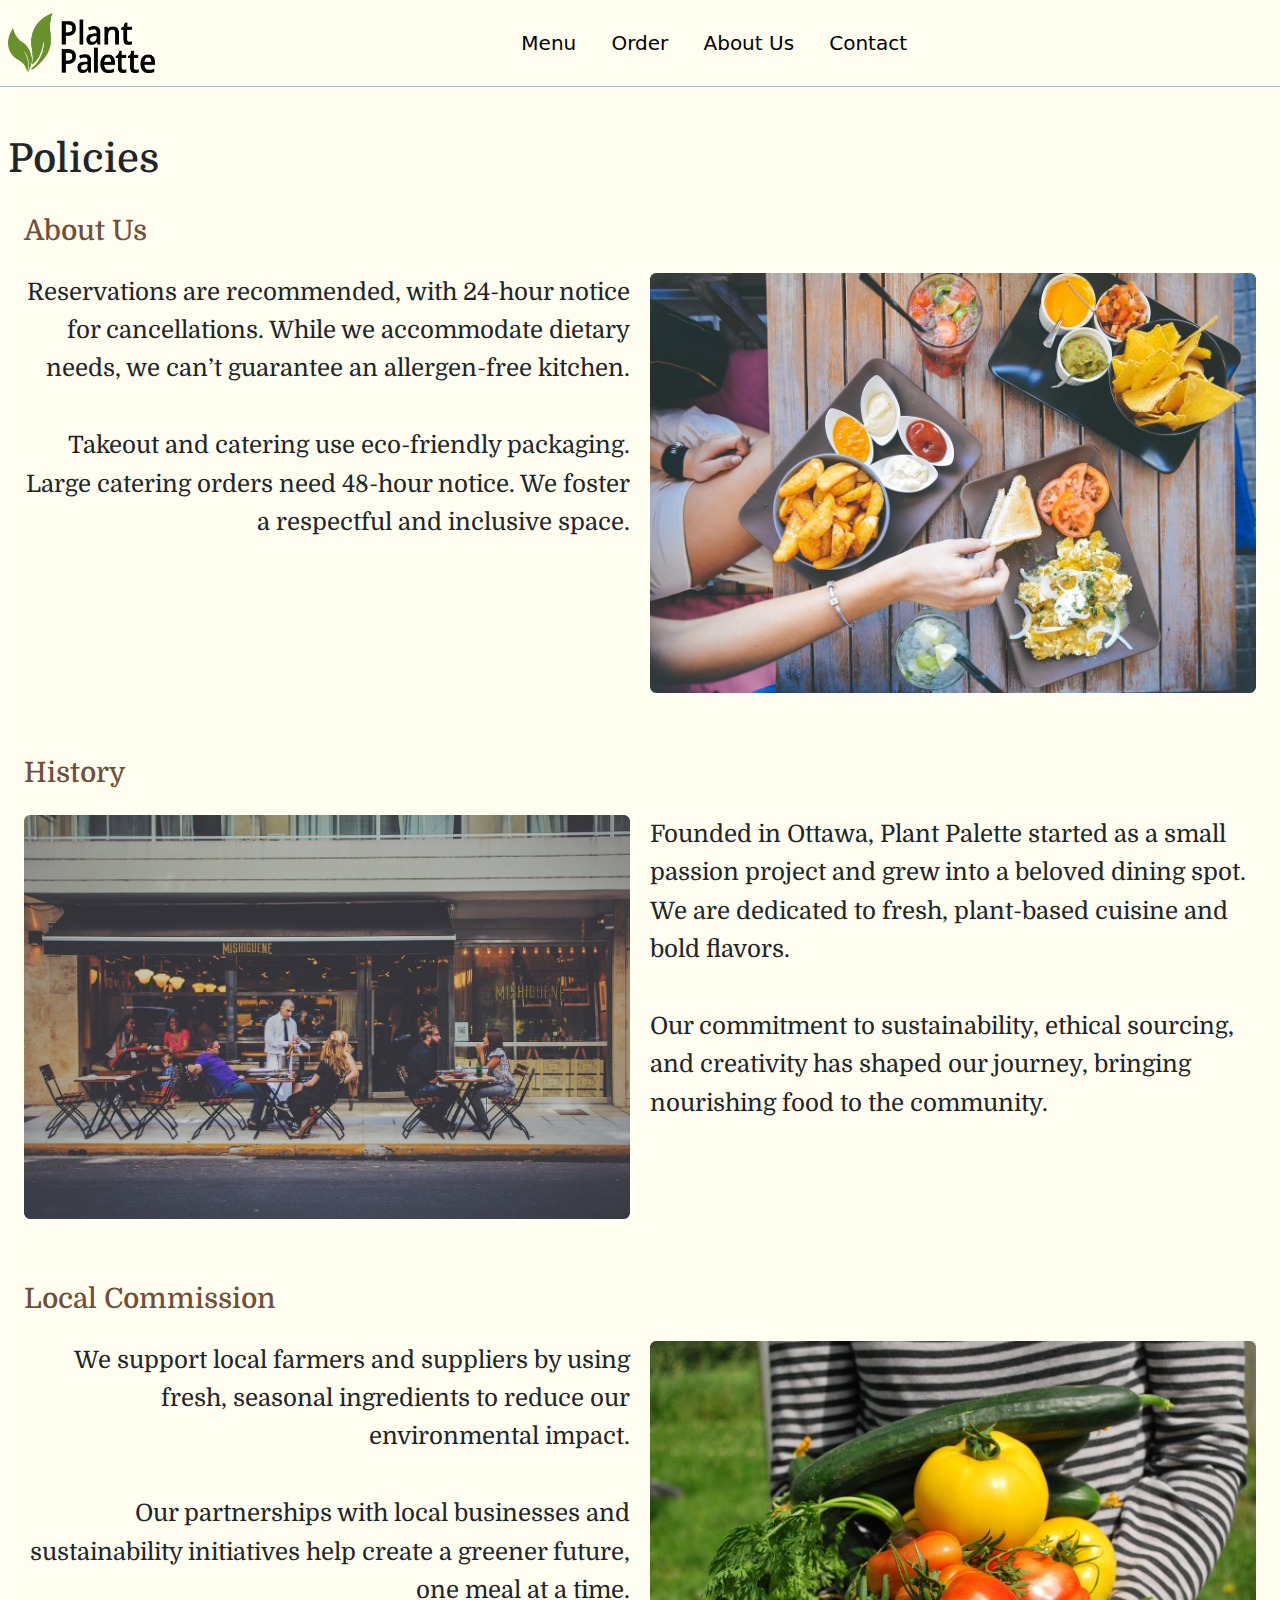
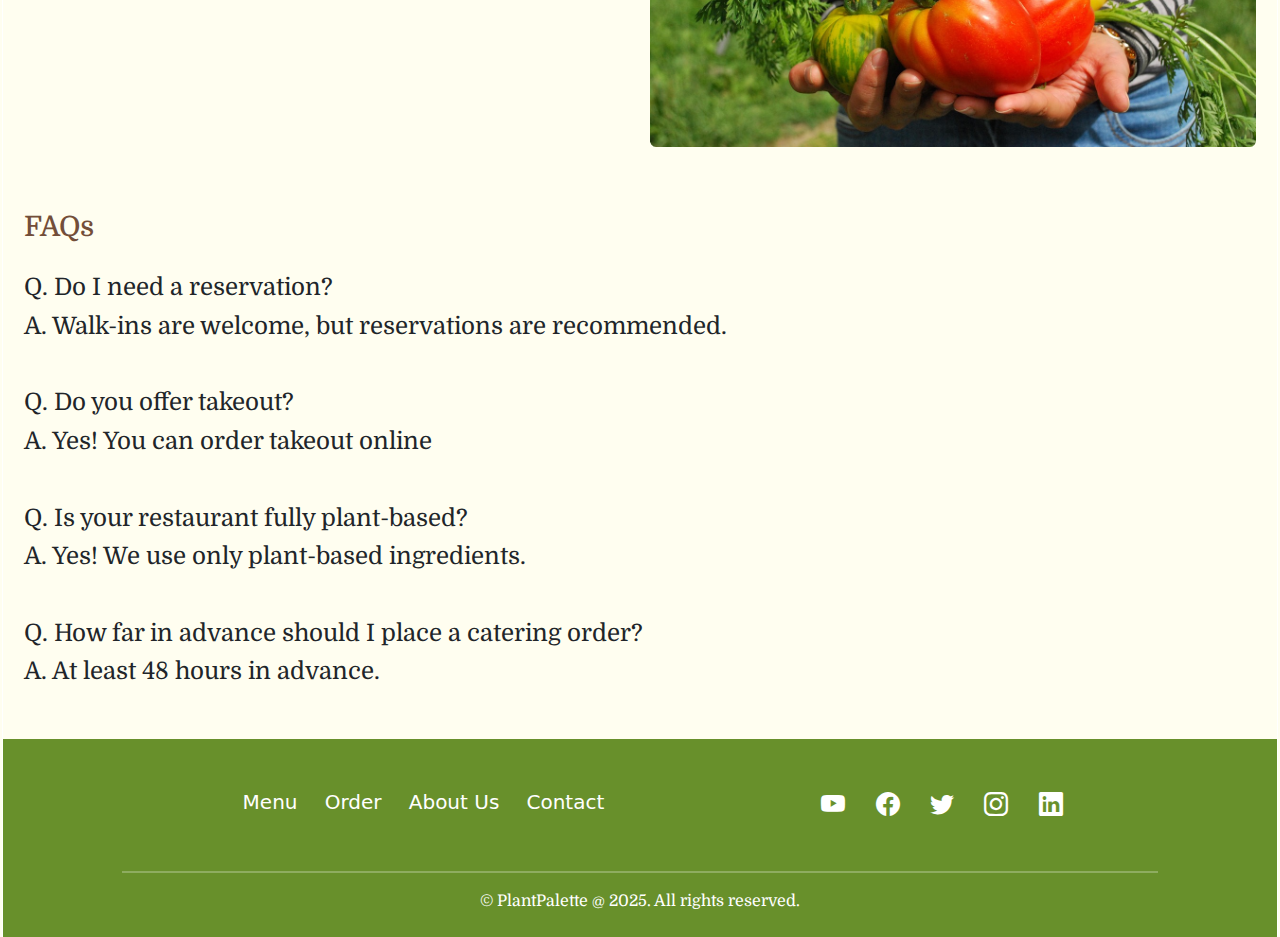
==== about.html @ 6bd7ecdf "edits home.html" ====
<!DOCTYPE html>
<html lang="en">
<head>
  <meta charset="UTF-8" />
  <meta name="viewport" content="width=device-width, initial-scale=1.0"/>
  <title>About Us - PlantPalette</title>
  <link rel="stylesheet" href="css/main.css" />
  <link rel="stylesheet" href="css/reset.css" />
  <!-- Bootstrap -->
  <link href="https://cdn.jsdelivr.net/npm/bootstrap@5.3.3/dist/css/bootstrap.min.css" rel="stylesheet"/>
  <!-- Bootstrap Icons -->
  <link rel="stylesheet" href="https://cdn.jsdelivr.net/npm/bootstrap-icons@1.3.0/font/bootstrap-icons.css"/>
</head>
<body itemscope itemtype="https://schema.org/Organization">
  <header class="row" role="banner">
    <nav class="navbar navbar-expand-md navbar-light border-bottom border-dark-subtle" style="background-color: #FFFEF0;" data-bs-theme="light" role="navigation">
      <div class="container-fluid">
        <a class="navbar-brand" href="#">
          <img src="images/plant-pallete-logo.png" href="home.html" alt="Logo of PlantPalette" width="150" height="60" itemprop="image">
        </a>
        <button class="navbar-toggler" type="button" data-bs-toggle="collapse" data-bs-target="#navbarSupportedContent">
          <span class="navbar-toggler-icon"></span>
        </button>
        <div class="collapse navbar-collapse" id="navbarSupportedContent">
          <ul class="navbar-nav mx-auto mb-2 mb-md-0 gap-3">
            <li class="nav-item"><a class="nav-link active fs-5" href="menu.html">Menu</a></li>
            <li class="nav-item"><a class="nav-link active fs-5" href="#">Order</a></li>
            <li class="nav-item"><a class="nav-link active fs-5" href="about.html">About Us</a></li>
            <li class="nav-item"><a class="nav-link active fs-5" href="#">Contact</a></li>
            <li class="nav-item"><span class="nav-link active fs-6 d-md-none">PlantPalette @ 2025. All rights reserved.</span></li>
          </ul>
        </div>
      </div>
    </nav>
  </header>

  <main id="main" role="main">
    <section class="paragraphs pt-5" id="about">
      <h1 class="mb-4">Policies</h1>
      <h3>About Us</h3>
      <article class="policies" itemprop="department" itemscope itemtype="https://schema.org/Organization">
          <img src="images/eating-601581_1280.jpg" alt="Image of Foods at PlantPalette" itemprop="image">
          <p itemprop="description">Reservations are recommended, with 24-hour notice for cancellations. While we accommodate dietary needs, we can’t guarantee an allergen-free kitchen.<br><br>Takeout and catering use eco-friendly packaging. Large catering orders need 48-hour notice. We foster a respectful and inclusive space.</p>
      </article>
      <h3>History</h3>
      <article class="history" itemprop="department" itemscope itemtype="https://schema.org/Organization">
          <img src="images/outdoor-dining-1846137_1280.jpg" alt="Image of Restaurant Building" itemprop="image">
          <p itemprop="description">Founded in Ottawa, Plant Palette started as a small passion project and grew into a beloved dining spot. We are dedicated to fresh, plant-based cuisine and bold flavors.<br><br>Our commitment to sustainability, ethical sourcing, and creativity has shaped our journey, bringing nourishing food to the community.</p>
      </article>
      <h3>Local Commission</h3>
      <article class="local" itemprop="department" itemscope itemtype="https://schema.org/Organization">
          <img src="images/vegetables-742095_1280.jpg" alt="Image of Fresh Vegetables" itemprop="image">
          <p itemprop="description">We support local farmers and suppliers by using fresh, seasonal ingredients to reduce our environmental impact.<br><br>Our partnerships with local businesses and sustainability initiatives help create a greener future, one meal at a time.</p>
      </article>
      <h3>FAQs</h3>
      <article id="faqs" role="region" itemprop="department" itemscope itemtype="https://schema.org/Organization">
        <p itemprop="description">Q. Do I need a reservation?<br>A. Walk-ins are welcome, but reservations are recommended.<br><br>Q. Do you offer takeout?<br>A. Yes! You can order takeout online <br><br>Q. Is your restaurant fully plant-based?<br>A. Yes! We use only plant-based ingredients. <br><br>Q. How far in advance should I place a catering order?<br>
          A. At least 48 hours in advance.</p>
      </article>  
  </section>
  </main>

  <footer class="d-flex flex-column align-items-center p-4" role="contentinfo">
    <section class="footer-container row">
      <div class="footer-menu col-sm-7 pt-3">
        <ul class="navbar-nav mx-auto d-flex flex-row justify-content-center gap-4">
          <li class="nav-item"><a class="nav-link active fs-5" href="menu.html">Menu</a></li>
          <li class="nav-item"><a class="nav-link active fs-5" href="#">Order</a></li>
          <li class="nav-item"><a class="nav-link active fs-5" href="about.html">About Us</a></li>
          <li class="nav-item"><a class="nav-link active fs-5" href="#">Contact</a></li>
        </ul>
      </div>
      <div class="footer-icon col-sm-5 pt-4 pb-5" role="complementary" aria-label="Social media links">
        <div class="icons d-flex flex-row justify-content-center gap-4">
          <a href="https://www.youtube.com/" target="_blank" rel="noopener noreferrer" aria-label="YouTube">
            <i class="bi bi-youtube fs-4" aria-hidden="true"></i>
          </a>
          <a href="https://www.facebook.com/" target="_blank" rel="noopener noreferrer" aria-label="Facebook">
            <i class="bi bi-facebook fs-4" aria-hidden="true"></i>
          </a>
          <a href="https://twitter.com/" target="_blank" rel="noopener noreferrer" aria-label="Twitter">
            <i class="bi bi-twitter fs-4" aria-hidden="true"></i>
          </a>
          <a href="https://www.instagram.com/" target="_blank" rel="noopener noreferrer" aria-label="Instagram">
            <i class="bi bi-instagram fs-4" aria-hidden="true"></i>
          </a>
          <a href="https://www.linkedin.com/" target="_blank" rel="noopener noreferrer" aria-label="LinkedIn">
            <i class="bi bi-linkedin fs-4" aria-hidden="true"></i>
          </a>
        </div>
      </div>
      <hr class="border border-white">
      <p>&copy; PlantPalette @ 2025. All rights reserved.</p>
    </section>
  </footer>

  <script src="https://cdn.jsdelivr.net/npm/bootstrap@5.3.3/dist/js/bootstrap.bundle.min.js"></script>
</body>
</html>
---- css/main.css ----
/* .wrapper {
    background-image: url('/images/outdoor-dining-1846137_1280.jpg');
    background-size: contain;
    background-position: center;
    background-repeat: no-repeat;
    width: 100%;
    min-height: 100vh;
    display: flex;
    flex-direction: column;
    justify-content: center;
    align-items: center;
    text-align: center;
    padding: 20px;
    box-sizing: border-box;
  }

  .wrapper h2, .wrapper p {
    color: white;
  } */
  
  /* Buttons */
  .green-button {
    background-color: #89BF37; /* Set the background color */
    color: var(--secondary-text-color); /* Use the secondary text color */
    border: none; /* Remove the border */
    padding: 0.5rem 2rem; /* Add padding to make the button larger */
    font-family: "Domine", serif; /* Use the specified font family */
    text-align: center; /* Center the text */
    text-decoration: none; /* Remove any text decorations */
    border-radius: 5px; /* Add rounded corners */
    cursor: pointer; /* Change the cursor to a pointer on hover */
  }
  
  .white-button {
    background-color: var(--secondary-text-color); /* white background */
    color: black; /* Set the text color to black */
    border: solid black 1px; /* Remove the border */
    padding: 0.5rem 2rem; /* Add padding to make the button larger */
    font-family: "Domine", serif; /* Use the specified font family */
    text-align: center; /* Center the text */
    text-decoration: none; /* Remove any text decorations */
    border-radius: 5px; /* Add rounded corners */
    cursor: pointer; /* Change the cursor to a pointer on hover */
  }
  
  .brown-button {
    background-color: #734E39; /* Set the background color */
    color: var(--secondary-text-color); /* Use the secondary text color */
    border: none; /* Remove the border */
    padding: 0.5rem 2rem; /* Add padding to make the button larger */
    font-family: "Domine", serif; /* Use the specified font family */
    text-align: center; /* Center the text */
    text-decoration: none; /* Remove any text decorations */
    border-radius: 5px; /* Add rounded corners */
    cursor: pointer; /* Change the cursor to a pointer on hover */
  }
  
  .button-group {
    display: flex;
    justify-content: center; /* Center horizontally */
    gap: 1rem; /* Add space between the buttons */
    margin-top: 1.5rem; /* Optional: spacing above */
  }
  
  /* Media Queries */
  @media (max-width: 576px) {
    .wrapper {
      display: flex;
      flex-direction: column; /* Switch to column layout for small screens */
      align-items: center; /* Center content horizontally */
      justify-content: center; /* Center content vertically */
      text-align: center; /* Center text */
      padding: 1rem; /* Adjust padding for smaller screens */
      gap: 0.5rem;
    }
  
    .hero-image {
      max-width: 100%; /* Image takes up full width of the container */
      height: auto; /* Maintain aspect ratio */
    }
  
    .wrapper h2, .wrapper p, .order-button {
      text-align: center; /* Center the text on small screens */
    }

    .paragraphs article {
      display: flex;
      flex-direction: column;
      align-items: center;
      justify-content: center;
      gap: 1rem;
    }
  }

    @media (max-width: 767px) {
    .food-menu {
      max-width: 300px !important;
      max-height: 450px !important;
    }
  }


  @media (min-width: 577px)  {
    .wrapper {
      display: flex;
      flex-direction: column; /* Switch to column layout for small screens */
      align-items: center; /* Center content horizontally */
      justify-content: center; /* Center content vertically */
      text-align: center; /* Center text */
      padding: 1rem; /* Adjust padding for smaller screens */
      gap: 0.5rem;
      background-image: url("https://cdn.pixabay.com/photo/2016/11/21/16/02/outdoor-dining-1846137_1280.jpg");
      background-size: 100%;
      background-size: cover;
      background-repeat: no-repeat;
      background-position: center;
      overflow: hidden; /* Prevent content from pushing the image down */
      padding-top: 20rem;
      margin-bottom: 2rem;
    }
  
    .wrapper h2, .wrapper p, .order-button {
      text-align: center; /* Center the text on small screens */
      color: var(--secondary-text-color) !important; /* Use the secondary text color */
    }

    .wrapper h2, .wrapper p {
      background-color: transparent;
    }

    .wrapper img{
      display: none;
    }

    .paragraphs > article {
      display: grid;
      grid-template-columns: 1fr 1fr;
      grid-template-rows: auto auto;
      grid-template-areas:
        "text image"
        "button button";
      gap: 1rem;
      align-items: start;
      padding: 1rem;
      text-align: left;
    }
  
    .paragraphs > article p {
      grid-area: text;
      align-self: start;
    }
  
    .paragraphs > article img {
      grid-area: image;
      max-width: 100%;
      height: auto;
      border-radius: 8px;
      align-self: start;
    }
  
    .paragraphs > article a {
      grid-area: button;
      justify-self: center;
      margin-top: 1rem;
    }

    .food-menu h3 {
      font-size: 1.2rem;
    }
  }

  @media (min-width: 768px) {
    .seasonal-menu {
      padding-left: 2rem;
      gap: 1.5rem !important;
    }

    .paragraphs p, .paragraphs a {
      font-size: 1.5rem !important;
      line-height: 2;
    }
  }

  /* Header */
  header {
    position: sticky;
    top: 0;
    z-index: 1000; /* Make sure it's above other elements */
    background-color: #FFFEF0; /* Match your site background */
  }

  /* Sections */
  .paragraphs h3 {
    margin-top: 2rem;
    margin-left: 1rem;
  }

  .paragraphs article img {
    max-width: 100%; /* Image takes up full width of the container */
    height: auto; /* Maintain aspect ratio */
  }

  .paragraphs p {
    font-size: 1.2rem;
    line-height: 1.6;
    max-height: 100%;
  }  

  .food-menu h3 {
    max-width: 100%; /* or set a specific value like 220px */
    margin: 0 auto;
    text-align: center;
    padding-top: 1rem;
    background-color: #fff;
    font-size: 1.4rem;
  }
  
  .food-menu p {
    margin: 0.5rem 0; /* or adjust as needed */
    background-color: #fff;
  }
  
  .food-menu img {
    max-width: 100%; /* Image takes up full width of the container */
    height: auto; /* Maintain aspect ratio */
    background-color: #fff;
  }
  
  .seasonal-menu {
    display: flex;
    flex-wrap: nowrap; /* Keep items in a single row */
    overflow-x: auto; /* Enable horizontal scrolling */
    gap: 1rem; /* Space between cards */
    scroll-snap-type: x mandatory; /* Optional: smooth snapping for each item */
  }
  
  .food-menu {
    max-width: 300px;
    max-height: 500px;
    flex: 0 0 auto; /* Prevent shrinking */
    scroll-snap-align: start; /* Optional: align snap */
    overflow-x: auto; /* Allow horizontal scrolling if necessary */
    overflow-y: hidden; /* Prevent vertical scrolling */
    border: solid black 1px;
    padding: 1rem;
    border-radius: 5px;
    background: #fff;
    align-items: center;
  }
  
  /* Contact Form */
  .form-group > div {
    margin-bottom: 0.5rem; /* Add space between form fields */
  }
  
  textarea, .form-control {
    margin-bottom: 1rem; /* Add space below textareas and inputs */
  }
  
  button {
    margin-top: 1rem; /* Add space above the submit button */
  }
  
  /* Footer */
  footer {
    background-color: var(--secondary-color); /* Use the variable */
    text-align: center; /* Center the text */
  }
  
  footer div, footer section, footer ul, footer li {
    background-color: var(--secondary-color); /* Use the variable */
  }
  
  footer .navbar-nav .nav-item .nav-link {
    background-color: var(--secondary-color); /* Use the variable */
    color: var(--secondary-text-color); /* Use the secondary text color */
  }
  
  footer .icons i {
    background-color: var(--secondary-color); /* Use the variable */
    color: var(--secondary-text-color); /* Use the secondary text color */
  }
  
  footer p {
    background-color: var(--secondary-color); /* Use the variable */
    color: var(--secondary-text-color); /* Use the secondary text color */
    padding: 0;
    margin: 0;
  }

  footer a {
    text-decoration: none;
    color: inherit;
    background-color: var(--secondary-color);
  }
  
  /* Menu Page */

  span {
    background-color: #fff;
  }

  .visually-hidden-focusable {
    position: absolute;
    left: -9999px;
    top: auto;
    width: 1px;
    height: 1px;
    overflow: hidden;
  }
  
  .visually-hidden-focusable:focus {
    position: static;
    width: auto;
    height: auto;
    margin: 1rem;
    padding: 0.5rem 1rem;
    background-color: #fff;
    border: 2px solid #000;
    z-index: 10000;
  }

  .menu-nav ul {
    list-style: none; /* Remove bullet points */
    padding: 0;
    margin: 0;

  }
  
  .menu-nav li {
    text-decoration: underline;
    color: #734E39; /* Match your brand */
    font-family: "Domine", serif;
    font-weight: bold;
    font-size: 1.5rem !important;
  }

  .menu-item {
    cursor: pointer;
  }

  /* About Us */


  #faqs {
    display:flex;
    padding-bottom: 2rem;
  }

  @media (min-width: 577px){
    #about article:nth-of-type(2) p{
        grid-area: image;
        align-self: start;
    }

    #about article:nth-of-type(2) img{
      grid-area: text;
      align-self: start;
  }

    #about p {
      font-size: 1rem;
    }

    #about article:nth-of-type(1), #about article:nth-of-type(3) {
      text-align: right;
    }

    #about img {
      width: auto;
      height: 100%;
    }
    
  }

  @media (min-width: 768px) {
    #about p {
      font-size: 1.2rem;
      line-height: 1.6;
    }
  }
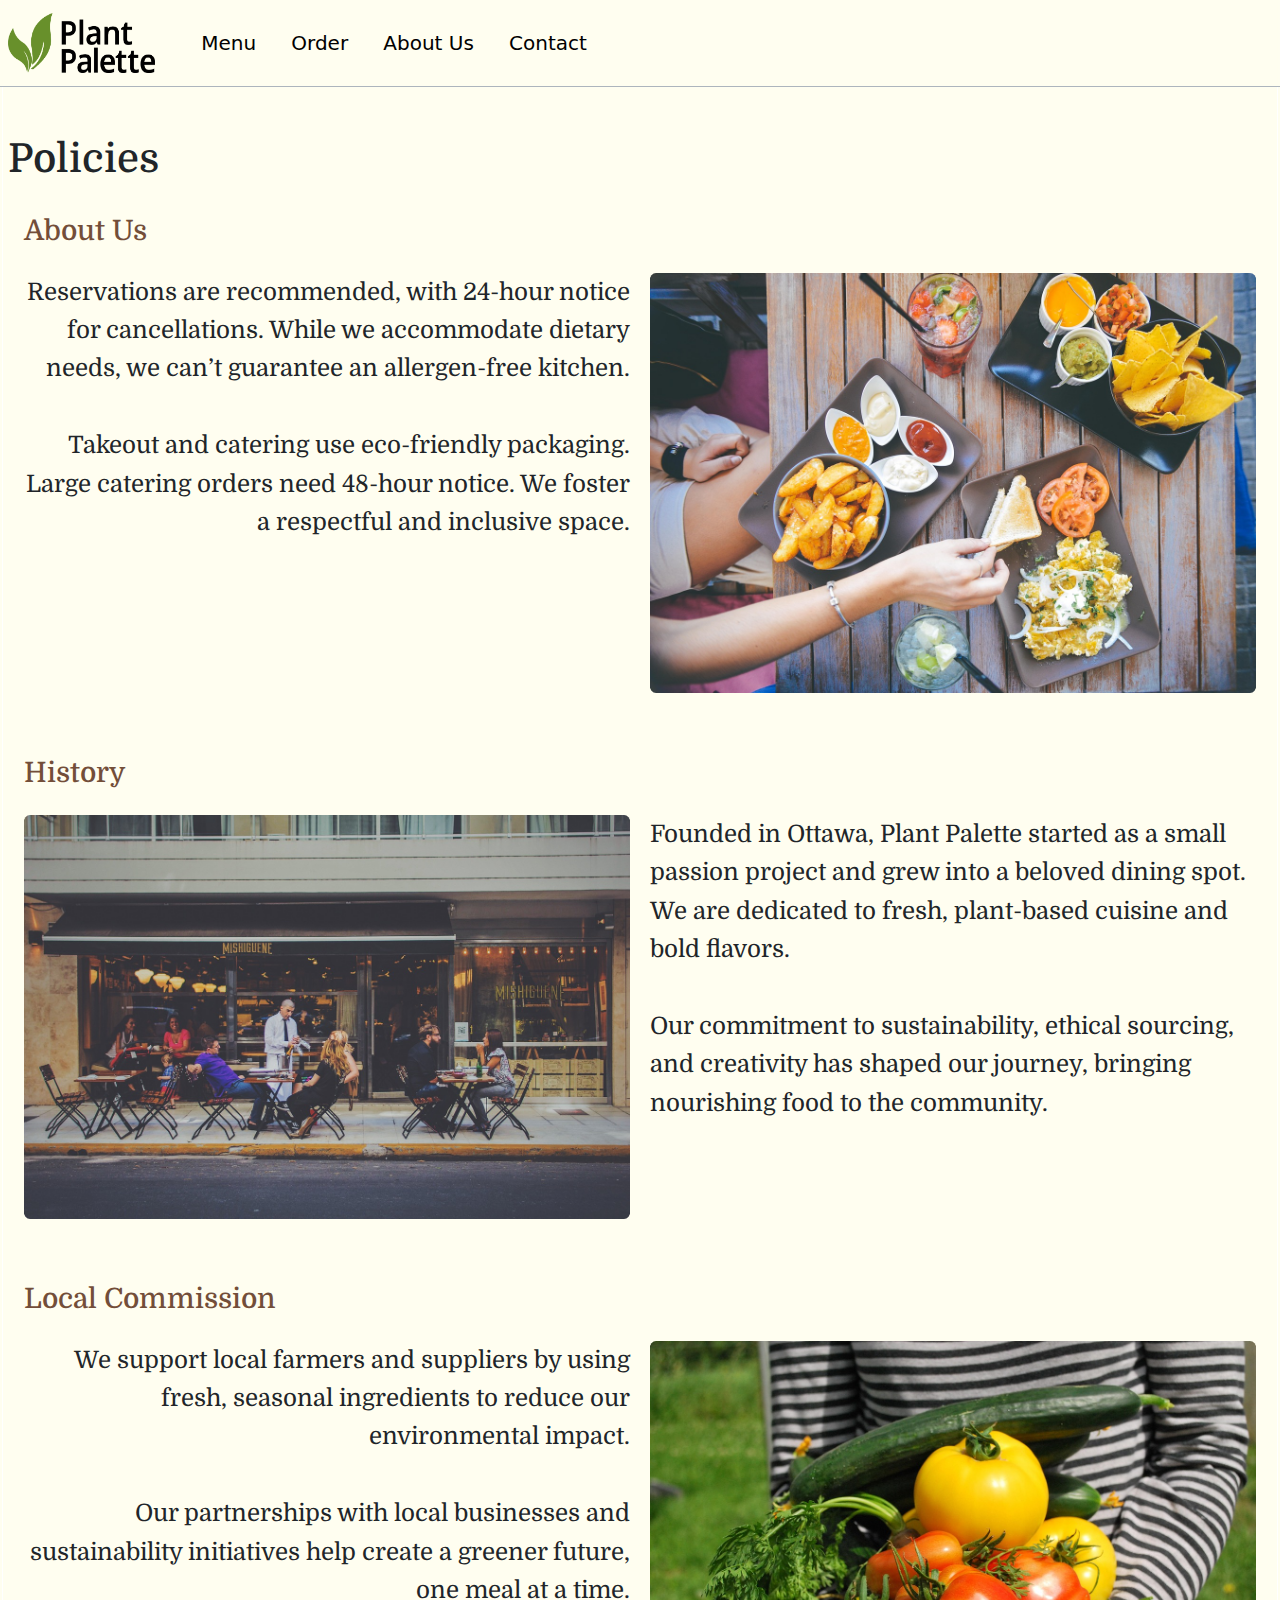
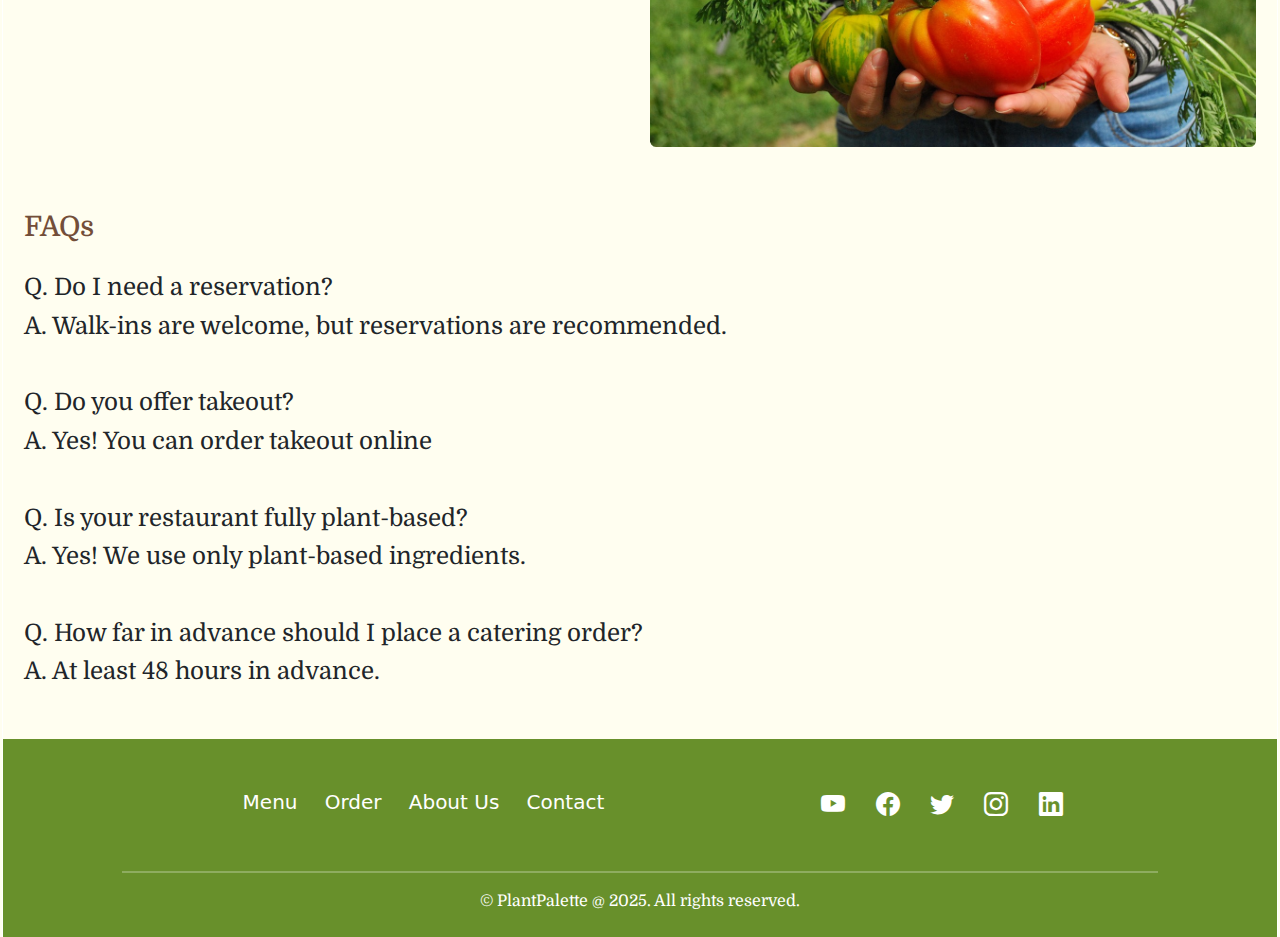
==== commit 734ca640: "edits index.html" ====
--- a/about.html
+++ b/about.html
@@ -15,14 +15,14 @@
   <header class="row" role="banner">
     <nav class="navbar navbar-expand-md navbar-light border-bottom border-dark-subtle" style="background-color: #FFFEF0;" data-bs-theme="light" role="navigation">
       <div class="container-fluid">
-        <a class="navbar-brand" href="#">
-          <img src="images/plant-pallete-logo.png" href="home.html" alt="Logo of PlantPalette" width="150" height="60" itemprop="image">
+        <a class="navbar-brand" href="index.html">
+          <img src="images/plant-pallete-logo.png" alt="Logo of PlantPalette" width="150" height="60" itemprop="image">
         </a>
         <button class="navbar-toggler" type="button" data-bs-toggle="collapse" data-bs-target="#navbarSupportedContent">
           <span class="navbar-toggler-icon"></span>
         </button>
         <div class="collapse navbar-collapse" id="navbarSupportedContent">
-          <ul class="navbar-nav mx-auto mb-2 mb-md-0 gap-3">
+          <ul class="navbar-nav mx-3 mb-2 mb-md-0 gap-3">
             <li class="nav-item"><a class="nav-link active fs-5" href="menu.html">Menu</a></li>
             <li class="nav-item"><a class="nav-link active fs-5" href="#">Order</a></li>
             <li class="nav-item"><a class="nav-link active fs-5" href="about.html">About Us</a></li>
@@ -33,6 +33,7 @@
       </div>
     </nav>
   </header>
+
 
   <main id="main" role="main">
     <section class="paragraphs pt-5" id="about">
--- a/css/main.css
+++ b/css/main.css
@@ -115,7 +115,7 @@
       background-repeat: no-repeat;
       background-position: center;
       overflow: hidden; /* Prevent content from pushing the image down */
-      padding-top: 20rem;
+      padding-top: 35rem;
       margin-bottom: 2rem;
     }
   
@@ -165,19 +165,54 @@
     }
 
     .food-menu h3 {
-      font-size: 1.2rem;
+      font-size: 1.3rem;
     }
   }
 
   @media (min-width: 768px) {
+    .wrapper {
+      padding-top: 40rem;
+    }
+
+    .wrapper h2 {
+      font-size: 3rem;
+      padding-bottom: 2rem;
+    }
+
+    .wrapper p {
+      font-size: 2rem;;
+    }
+
+    .green-button{
+      font-size: 2rem ;
+    }
+
     .seasonal-menu {
       padding-left: 2rem;
       gap: 1.5rem !important;
     }
 
+    .food-menu h3 {
+      font-size: 1.5rem;
+    }
+
+    .food-menu p {
+      font-size: 1.2rem;
+    }
+
+    .food-menu span {
+      font-size: 1.2rem;
+    }
+
     .paragraphs p, .paragraphs a {
       font-size: 1.5rem !important;
       line-height: 2;
+    }
+  }
+
+  @media (min-width: 1400px) {
+    .paragraphs p {
+      font-size: 2rem !important
     }
   }
 
@@ -212,7 +247,6 @@
     text-align: center;
     padding-top: 1rem;
     background-color: #fff;
-    font-size: 1.4rem;
   }
   
   .food-menu p {
@@ -235,8 +269,8 @@
   }
   
   .food-menu {
-    max-width: 300px;
-    max-height: 500px;
+    max-width: 100%;
+    max-height: 100%;
     flex: 0 0 auto; /* Prevent shrinking */
     scroll-snap-align: start; /* Optional: align snap */
     overflow-x: auto; /* Allow horizontal scrolling if necessary */
@@ -246,6 +280,7 @@
     border-radius: 5px;
     background: #fff;
     align-items: center;
+    position: relative;
   }
   
   /* Contact Form */
@@ -259,6 +294,11 @@
   
   button {
     margin-top: 1rem; /* Add space above the submit button */
+  }
+
+  .contact-form label {
+    font-family: "Domine", serif;
+    font-size: 1.3rem;
   }
   
   /* Footer */
